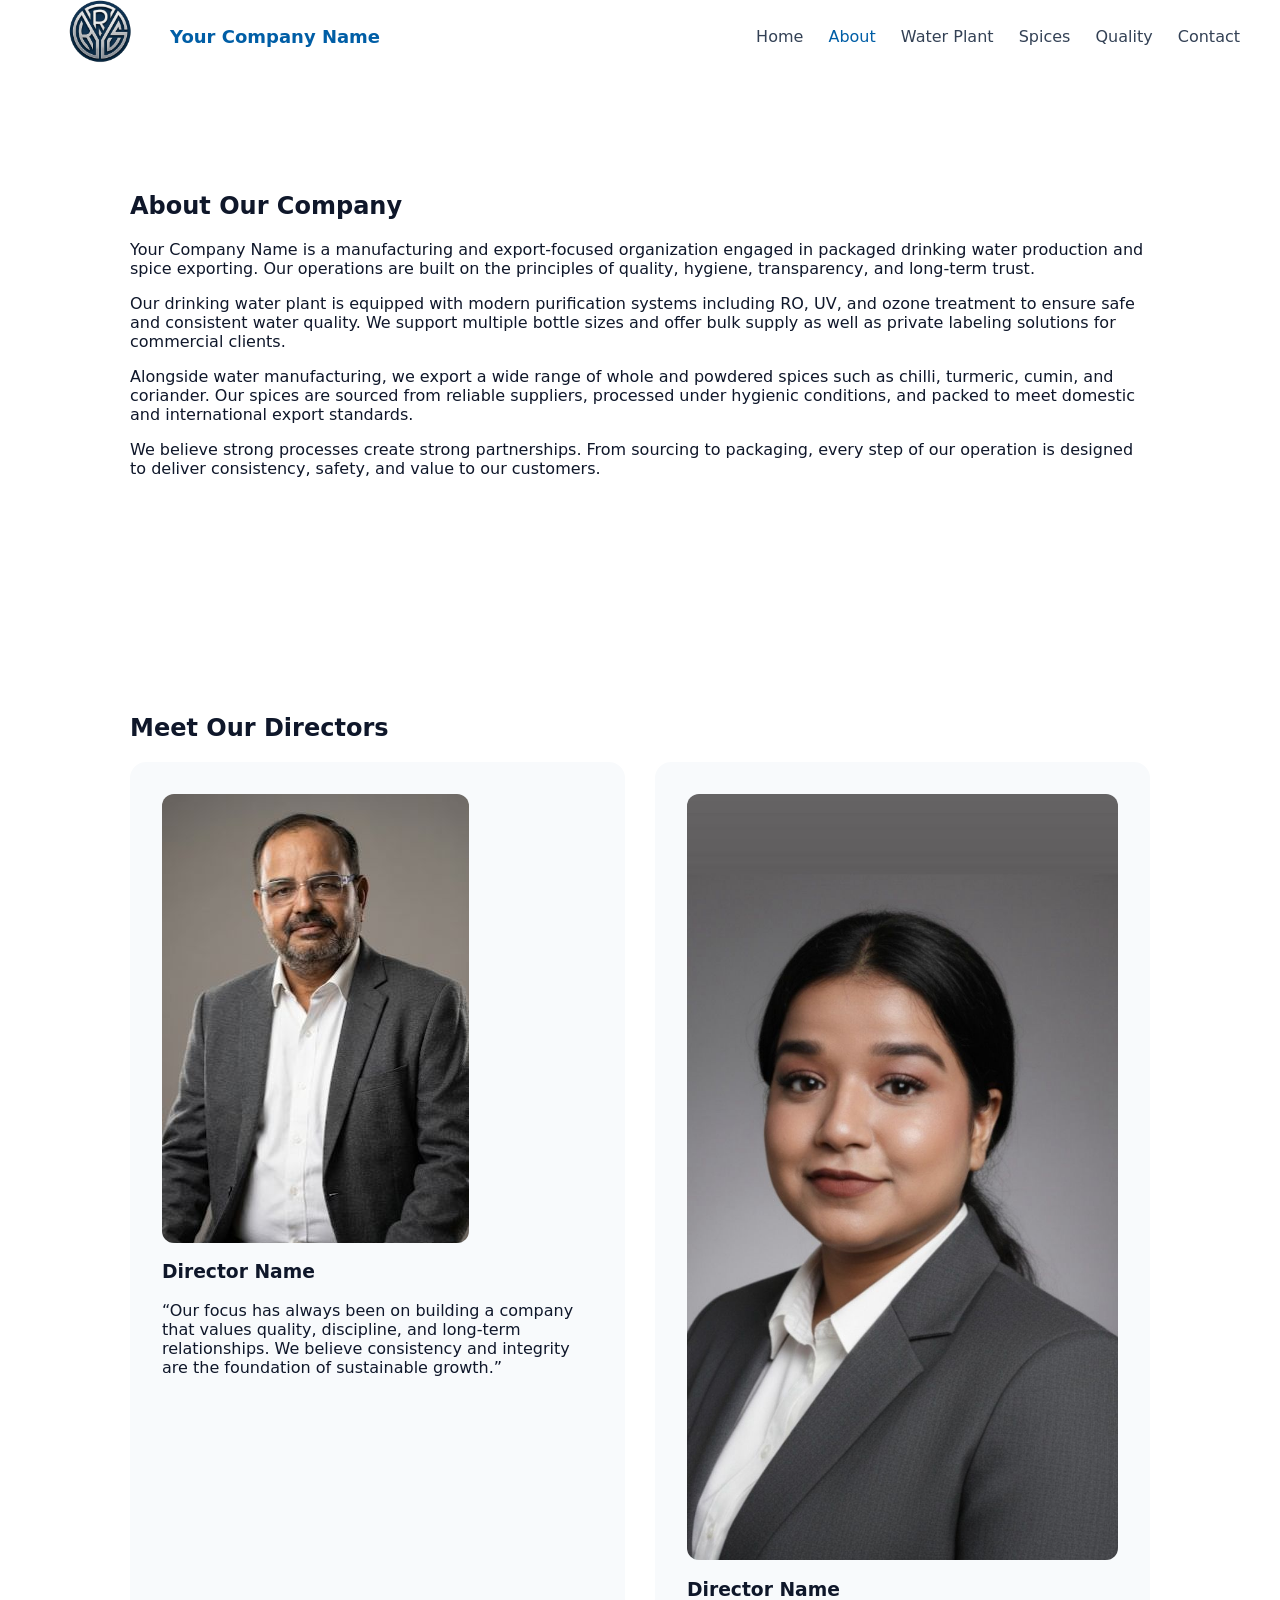
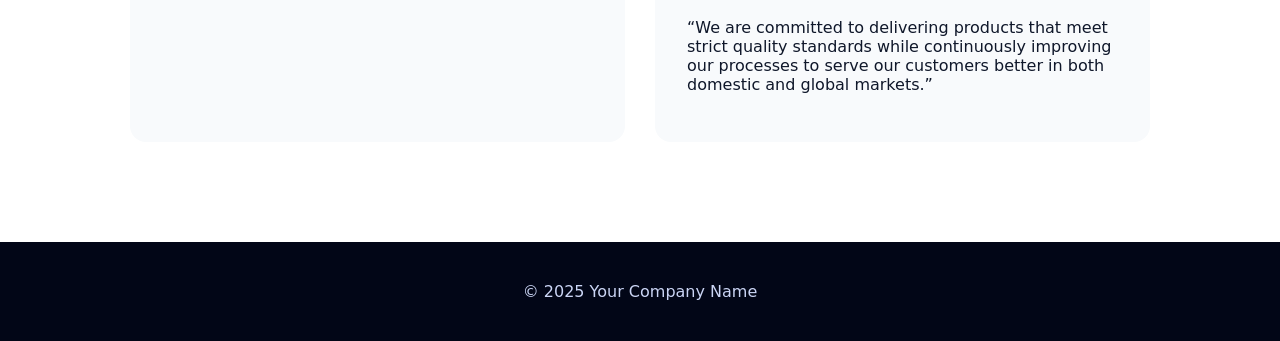
==== about.html @ dc612d1f "new design" ====
<!DOCTYPE html>
<html lang="en">
<head>
    <meta charset="UTF-8">
    <title>About Us</title>
    <meta name="viewport" content="width=device-width, initial-scale=1.0">
    <link rel="stylesheet" href="style.css">
</head>
<body>

<header id="header">
    <a href="index.html" class="logo">
        <img src="logo.png" alt="Your Company Name Logo">
        <span>Your Company Name</span>
    </a>

    <nav>
        <a href="index.html">Home</a>
        <a href="about.html">About</a>
        <a href="water.html">Water Plant</a>
        <a href="spices.html">Spices</a>
        <a href="quality.html">Quality</a>
        <a href="contact.html">Contact</a>
    </nav>
</header>

<!-- ABOUT COMPANY -->
<section class="reveal">
    <h2>About Our Company</h2>

    <p>
        Your Company Name is a manufacturing and export-focused organization
        engaged in packaged drinking water production and spice exporting.
        Our operations are built on the principles of quality, hygiene,
        transparency, and long-term trust.
    </p>

    <p>
        Our drinking water plant is equipped with modern purification systems
        including RO, UV, and ozone treatment to ensure safe and consistent
        water quality. We support multiple bottle sizes and offer bulk supply
        as well as private labeling solutions for commercial clients.
    </p>

    <p>
        Alongside water manufacturing, we export a wide range of whole and
        powdered spices such as chilli, turmeric, cumin, and coriander.
        Our spices are sourced from reliable suppliers, processed under
        hygienic conditions, and packed to meet domestic and international
        export standards.
    </p>

    <p>
        We believe strong processes create strong partnerships. From sourcing
        to packaging, every step of our operation is designed to deliver
        consistency, safety, and value to our customers.
    </p>
</section>

<!-- MEET OUR DIRECTORS -->
<section class="reveal">
    <h2>Meet Our Directors</h2>

    <div class="grid">
        <!-- Director 1 -->
        <div class="card">
            <img
                    src="director1.png"
                    alt="Director Name"
                    style="border-radius: 12px; margin-bottom: 16px;"
            >
            <h3>Director Name</h3>
            <p>
                “Our focus has always been on building a company that values
                quality, discipline, and long-term relationships. We believe
                consistency and integrity are the foundation of sustainable growth.”
            </p>
        </div>

        <!-- Director 2 -->
        <div class="card">
            <img
                    src="director2.png"
                    alt="Director Name"
                    style="border-radius: 12px; margin-bottom: 16px;"
            >
            <h3>Director Name</h3>
            <p>
                “We are committed to delivering products that meet strict quality
                standards while continuously improving our processes to serve
                our customers better in both domestic and global markets.”
            </p>
        </div>
    </div>
</section>

<footer>
    © 2025 Your Company Name
</footer>

<script src="script.js"></script>
</body>
</html>
---- style.css ----
:root {
  --primary: #005ea6;
  --secondary: #0ea5e9;
  --dark: #0f172a;
  --light: #f8fafc;
}

* {
  box-sizing: border-box;
}

body {
  margin: 0;
  padding-top: 72px;   /* matches header height */
  font-family: system-ui, -apple-system, BlinkMacSystemFont, sans-serif;
  color: var(--dark);
  background: white;
}

img {
  max-width: 100%;
  height: auto;
  display: block;
}


/* Header */
header {
  position: fixed;
  top: 0;
  width: 100%;
  height: 72px;              /* IMPORTANT */
  background: white;
  padding: 0 40px;           /* vertical padding removed */
  display: flex;
  justify-content: space-between;
  align-items: center;
  z-index: 100;
  transition: box-shadow 0.3s ease;
}


.logo {
  display: flex;
  align-items: center;
  text-decoration: none;
}

.logo img {
  height: 80px;              /* hard limit */
  max-height: 80px;
  width: auto;
  object-fit: contain;
}

header.scrolled {
  box-shadow: 0 8px 24px rgba(0,0,0,0.08);
}

header h1 {
  margin: 0;
  font-size: 20px;
  color: var(--primary);
}

nav a {
  margin-left: 20px;
  text-decoration: none;
  color: #334155;
  font-weight: 500;
}

nav a.active,
nav a:hover {
  color: var(--primary);
}

/* Hero */
.hero {
  padding: 160px 40px 120px;
  background: linear-gradient(135deg, #005ea6, #003f6b);
  color: white;
}

.hero h2 {
  font-size: 44px;
  max-width: 700px;
}

.hero p {
  max-width: 600px;
  font-size: 18px;
}

/* Buttons */
.buttons {
  margin-top: 32px;
}

.btn {
  display: inline-block;
  padding: 14px 28px;
  margin: 8px;
  border-radius: 30px;
  background: white;
  color: var(--primary);
  font-weight: 600;
  text-decoration: none;
  transition: transform 0.2s ease, box-shadow 0.2s ease;
}

.btn.primary {
  background: var(--secondary);
  color: white;
}

.btn:hover {
  transform: translateY(-2px);
  box-shadow: 0 12px 24px rgba(0,0,0,0.15);
}

/* Sections */
section {
  padding: 100px 40px;
  max-width: 1100px;
  margin: auto;
}

/* Cards */
.grid {
  display: grid;
  grid-template-columns: repeat(auto-fit, minmax(280px, 1fr));
  gap: 30px;
}

.card {
  background: var(--light);
  padding: 32px;
  border-radius: 16px;
  transition: transform 0.25s ease;
}

.card:hover {
  transform: translateY(-6px);
}

/* Lists */
ul {
  padding-left: 20px;
}

li {
  margin-bottom: 10px;
}

/* Footer */
footer {
  background: #020617;
  color: #cbd5f5;
  text-align: center;
  padding: 40px;
}

/* Scroll reveal */
.reveal {
  opacity: 0;
  transform: translateY(40px);
  transition: opacity 0.6s ease, transform 0.6s ease;
}

.reveal.visible {
  opacity: 1;
  transform: translateY(0);
}

.logo span {
  margin-left: 10px;
  font-size: 18px;
  font-weight: 600;
  color: var(--primary);
}
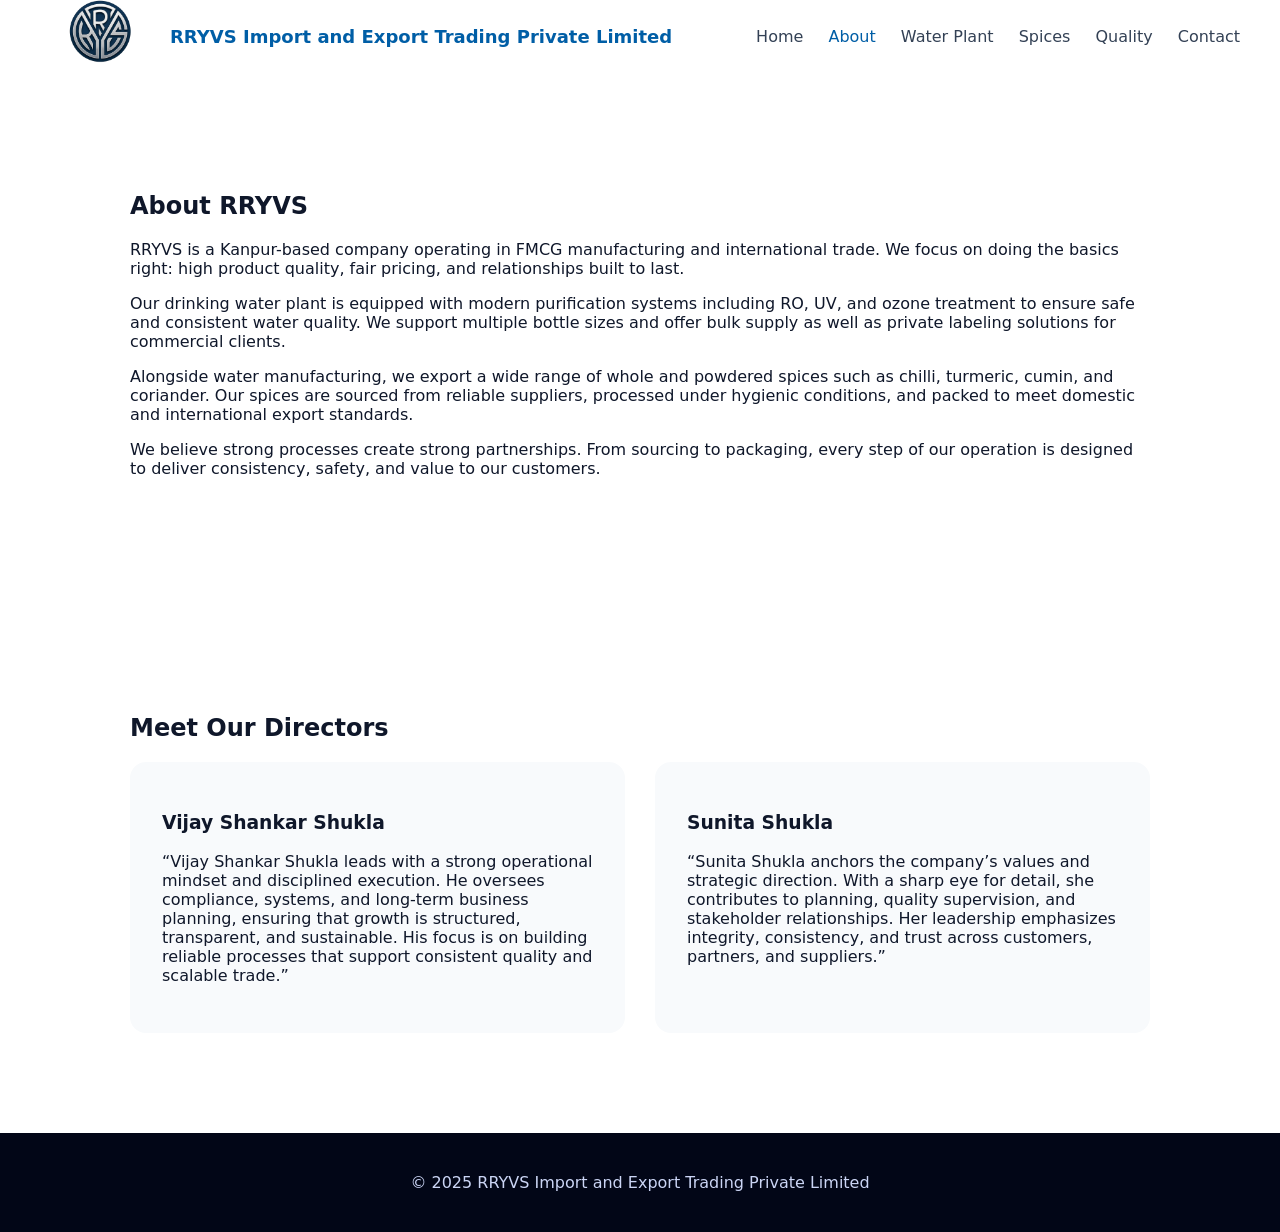
==== commit d7263d4c: "adding informations" ====
--- a/about.html
+++ b/about.html
@@ -11,7 +11,7 @@
 <header id="header">
     <a href="index.html" class="logo">
         <img src="logo.png" alt="Your Company Name Logo">
-        <span>Your Company Name</span>
+        <span>RRYVS Import and Export Trading Private Limited</span>
     </a>
 
     <nav>
@@ -26,13 +26,11 @@
 
 <!-- ABOUT COMPANY -->
 <section class="reveal">
-    <h2>About Our Company</h2>
+    <h2>About RRYVS</h2>
 
     <p>
-        Your Company Name is a manufacturing and export-focused organization
-        engaged in packaged drinking water production and spice exporting.
-        Our operations are built on the principles of quality, hygiene,
-        transparency, and long-term trust.
+        RRYVS is a Kanpur-based company operating in FMCG manufacturing and international trade. We focus on doing the basics right: high product quality, fair pricing, and relationships built to last.
+
     </p>
 
     <p>
@@ -64,38 +62,24 @@
     <div class="grid">
         <!-- Director 1 -->
         <div class="card">
-            <img
-                    src="director1.png"
-                    alt="Director Name"
-                    style="border-radius: 12px; margin-bottom: 16px;"
-            >
-            <h3>Director Name</h3>
+            <h3>Vijay Shankar Shukla</h3>
             <p>
-                “Our focus has always been on building a company that values
-                quality, discipline, and long-term relationships. We believe
-                consistency and integrity are the foundation of sustainable growth.”
+                “Vijay Shankar Shukla leads with a strong operational mindset and disciplined execution. He oversees compliance, systems, and long-term business planning, ensuring that growth is structured, transparent, and sustainable. His focus is on building reliable processes that support consistent quality and scalable trade.”
             </p>
         </div>
 
         <!-- Director 2 -->
         <div class="card">
-            <img
-                    src="director2.png"
-                    alt="Director Name"
-                    style="border-radius: 12px; margin-bottom: 16px;"
-            >
-            <h3>Director Name</h3>
+            <h3>Sunita Shukla</h3>
             <p>
-                “We are committed to delivering products that meet strict quality
-                standards while continuously improving our processes to serve
-                our customers better in both domestic and global markets.”
+                “Sunita Shukla anchors the company’s values and strategic direction. With a sharp eye for detail, she contributes to planning, quality supervision, and stakeholder relationships. Her leadership emphasizes integrity, consistency, and trust across customers, partners, and suppliers.”
             </p>
         </div>
     </div>
 </section>
 
 <footer>
-    © 2025 Your Company Name
+    © 2025 RRYVS Import and Export Trading Private Limited
 </footer>
 
 <script src="script.js"></script>
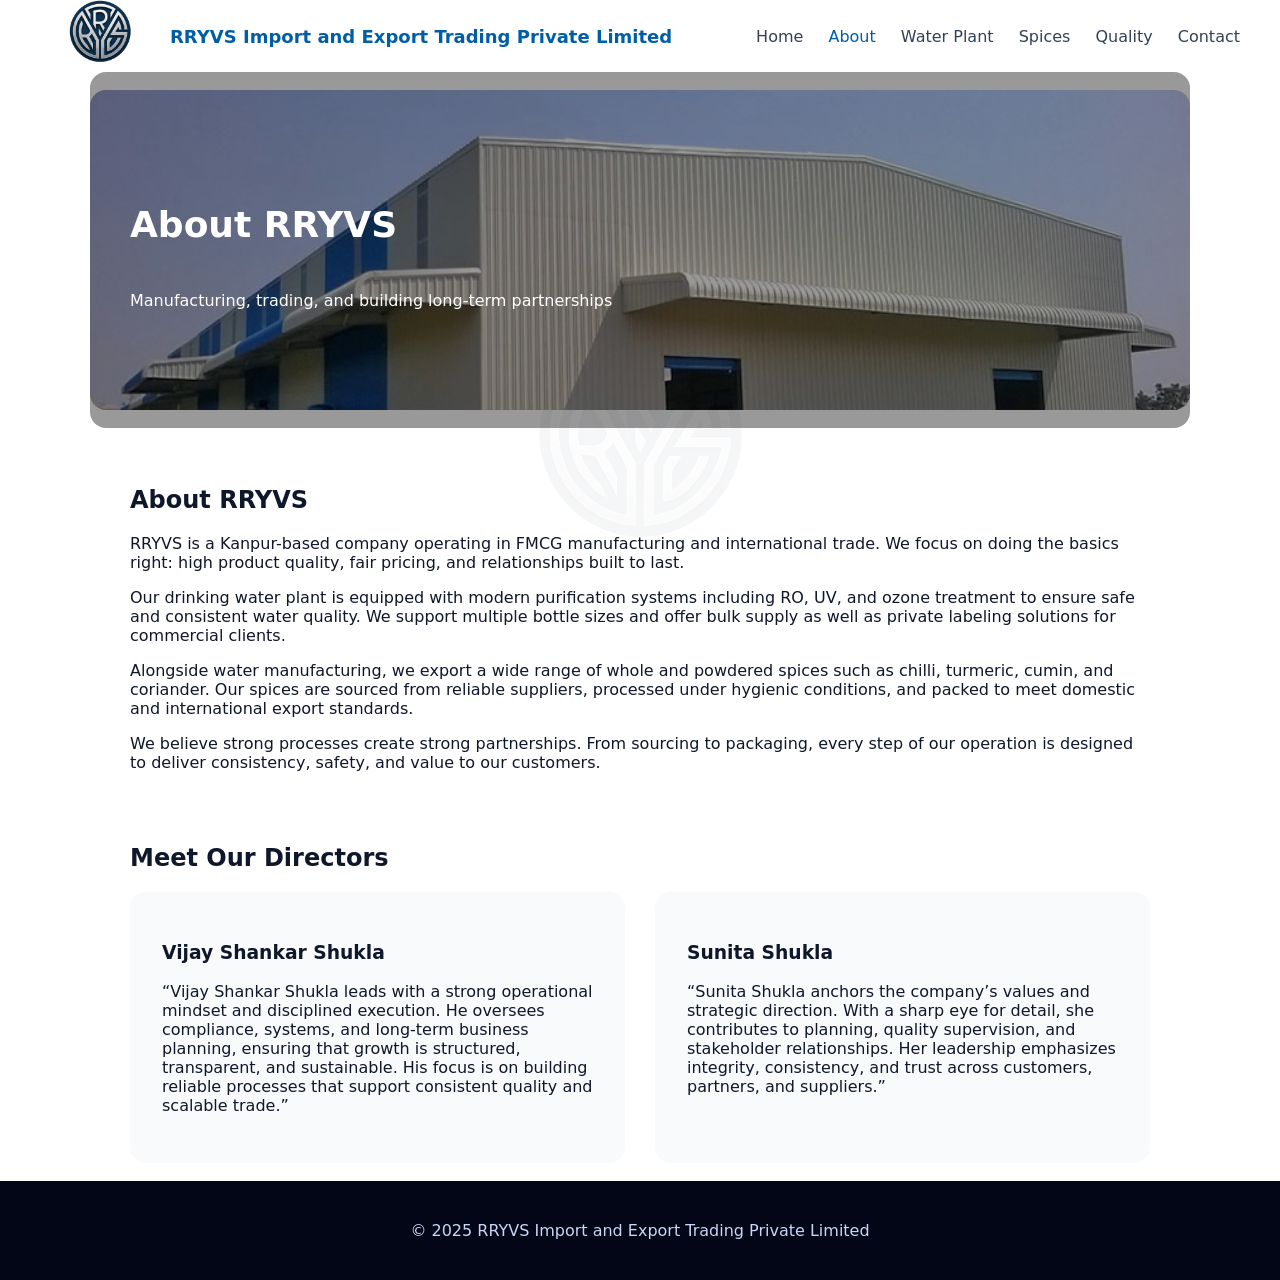
==== commit b7ae9471: "giving final touches" ====
--- a/about.html
+++ b/about.html
@@ -24,7 +24,18 @@
     </nav>
 </header>
 
-<!-- ABOUT COMPANY -->
+<main class="about">
+
+    <section class="page-cover reveal">
+        <img src="cover.jpg" alt="About RRYVS Import and Export">
+        <div class="page-cover-text">
+            <h1>About RRYVS</h1>
+            <p>Manufacturing, trading, and building long-term partnerships</p>
+        </div>
+    </section>
+
+
+    <!-- ABOUT COMPANY -->
 <section class="reveal">
     <h2>About RRYVS</h2>
 
@@ -77,6 +88,7 @@
         </div>
     </div>
 </section>
+</main>
 
 <footer>
     © 2025 RRYVS Import and Export Trading Private Limited
--- a/style.css
+++ b/style.css
@@ -1,3 +1,6 @@
+/* =========================
+   ROOT VARIABLES
+========================= */
 :root {
   --primary: #005ea6;
   --secondary: #0ea5e9;
@@ -5,41 +8,82 @@
   --light: #f8fafc;
 }
 
+/* =========================
+   GLOBAL RESET
+========================= */
 * {
   box-sizing: border-box;
 }
 
+html {
+  height: 100%;
+}
+
 body {
   margin: 0;
-  padding-top: 72px;   /* matches header height */
+  padding-top: 72px;              /* space for fixed header */
+  min-height: 100vh;
+
+  display: flex;
+  flex-direction: column;
+
+  justify-content: flex-start;    /* 🔒 prevent vertical centering */
+  align-items: stretch;
+
   font-family: system-ui, -apple-system, BlinkMacSystemFont, sans-serif;
   color: var(--dark);
   background: white;
-}
-
+  position: relative;
+}
+
+/* Image safety */
 img {
   max-width: 100%;
   height: auto;
   display: block;
 }
 
-
-/* Header */
+/* =========================
+   WATERMARK
+========================= */
+body::before {
+  content: "";
+  position: fixed;
+  inset: 0;
+  background-image: url("logo.png"); /* change path if needed */
+  background-repeat: no-repeat;
+  background-position: center;
+  background-size: 400px;
+  opacity: 0.04;
+  pointer-events: none;
+  z-index: 0;
+}
+
+/* =========================
+   HEADER
+========================= */
 header {
   position: fixed;
   top: 0;
+  left: 0;
   width: 100%;
-  height: 72px;              /* IMPORTANT */
+  height: 72px;
   background: white;
-  padding: 0 40px;           /* vertical padding removed */
+
   display: flex;
   justify-content: space-between;
   align-items: center;
-  z-index: 100;
+
+  padding: 0 40px;
+  z-index: 1000;
   transition: box-shadow 0.3s ease;
 }
 
-
+header.scrolled {
+  box-shadow: 0 8px 24px rgba(0,0,0,0.08);
+}
+
+/* Logo */
 .logo {
   display: flex;
   align-items: center;
@@ -47,22 +91,19 @@
 }
 
 .logo img {
-  height: 80px;              /* hard limit */
-  max-height: 80px;
+  height: 80px;
   width: auto;
   object-fit: contain;
 }
 
-header.scrolled {
-  box-shadow: 0 8px 24px rgba(0,0,0,0.08);
-}
-
-header h1 {
-  margin: 0;
-  font-size: 20px;
+.logo span {
+  margin-left: 10px;
+  font-size: 18px;
+  font-weight: 600;
   color: var(--primary);
 }
 
+/* Navigation */
 nav a {
   margin-left: 20px;
   text-decoration: none;
@@ -75,9 +116,30 @@
   color: var(--primary);
 }
 
-/* Hero */
+/* =========================
+   MAIN LAYOUT
+========================= */
+main {
+  flex: 1;              /* pushes footer down */
+  display: block;
+  position: relative;
+  z-index: 1;
+}
+
+/* =========================
+   SECTIONS
+========================= */
+section {
+  padding: 40px;
+  max-width: 1100px;
+  margin: 0 auto;       /* horizontal centering ONLY */
+}
+
+/* =========================
+   HERO SECTION
+========================= */
 .hero {
-  padding: 160px 40px 120px;
+  padding: 120px 40px;
   background: linear-gradient(135deg, #005ea6, #003f6b);
   color: white;
 }
@@ -92,7 +154,9 @@
   font-size: 18px;
 }
 
-/* Buttons */
+/* =========================
+   BUTTONS
+========================= */
 .buttons {
   margin-top: 32px;
 }
@@ -119,14 +183,9 @@
   box-shadow: 0 12px 24px rgba(0,0,0,0.15);
 }
 
-/* Sections */
-section {
-  padding: 100px 40px;
-  max-width: 1100px;
-  margin: auto;
-}
-
-/* Cards */
+/* =========================
+   GRID / CARDS
+========================= */
 .grid {
   display: grid;
   grid-template-columns: repeat(auto-fit, minmax(280px, 1fr));
@@ -144,7 +203,9 @@
   transform: translateY(-6px);
 }
 
-/* Lists */
+/* =========================
+   LISTS
+========================= */
 ul {
   padding-left: 20px;
 }
@@ -153,15 +214,22 @@
   margin-bottom: 10px;
 }
 
-/* Footer */
+/* =========================
+   FOOTER
+========================= */
 footer {
   background: #020617;
   color: #cbd5f5;
   text-align: center;
   padding: 40px;
-}
-
-/* Scroll reveal */
+  position: relative;
+  z-index: 1;
+  margin-top: auto;     /* sticky footer behavior */
+}
+
+/* =========================
+   SCROLL REVEAL ANIMATION
+========================= */
 .reveal {
   opacity: 0;
   transform: translateY(40px);
@@ -173,9 +241,160 @@
   transform: translateY(0);
 }
 
-.logo span {
-  margin-left: 10px;
+/* =========================
+   HOME PAGE STYLES
+========================= */
+
+.home-hero {
+  display: grid;
+  grid-template-columns: 1.2fr 0.8fr;
+  gap: 40px;
+  align-items: center;
+}
+
+.home-hero h1 {
+  font-size: 42px;
+  margin-bottom: 16px;
+}
+
+.home-hero-text p {
+  max-width: 520px;
   font-size: 18px;
+}
+
+.home-hero-visual {
+  display: grid;
+  gap: 20px;
+}
+
+.visual-box {
+  padding: 32px;
+  border-radius: 18px;
+  color: white;
+}
+
+.visual-box.water {
+  background: linear-gradient(135deg, #0ea5e9, #005ea6);
+}
+
+.visual-box.spices {
+  background: linear-gradient(135deg, #8b5e34, #5a3b1f);
+}
+
+.vertical-card {
+  text-decoration: none;
+  color: inherit;
+}
+
+.vertical-card span {
+  display: inline-block;
+  margin-top: 12px;
+  color: var(--primary);
   font-weight: 600;
-  color: var(--primary);
-}
+}
+
+/* Trust strip */
+.trust-strip {
+  display: grid;
+  grid-template-columns: repeat(auto-fit, minmax(220px, 1fr));
+  gap: 20px;
+  text-align: center;
+  font-weight: 600;
+}
+
+/* =========================
+   HOME PAGE SPACING TUNING
+========================= */
+
+/* Home page cover header */
+.home-header {
+  background: linear-gradient(135deg, var(--primary), #003f6b);
+  border-radius: 16px;
+}
+
+.home-header .page-cover-text {
+  position: static;
+  padding: 90px 40px 70px;
+  color: white;
+  text-align: center;
+}
+
+.home-header h1 {
+  font-size: 42px;
+  margin-bottom: 10px;
+}
+
+.home section {
+padding-top: 18px;
+padding-bottom: 18px;
+}
+
+
+/* Page cover (Quality & Contact) */
+.page-cover {
+  position: relative;
+  padding: 0;
+  margin-bottom: 20px;
+}
+
+.page-cover img {
+  width: 100%;
+  height: 320px;
+  object-fit: cover;
+  border-radius: 16px;
+}
+
+.page-cover-text {
+  position: absolute;
+  inset: 0;
+  background: rgba(0,0,0,0.4);
+  color: white;
+  display: flex;
+  flex-direction: column;
+  justify-content: center;
+  padding: 40px;
+  border-radius: 16px;
+}
+
+.page-cover-text h1 {
+  font-size: 36px;
+}
+
+/* Quality grid images */
+.quality-grid img {
+  height: 160px;
+  object-fit: cover;
+  border-radius: 10px;
+  margin-bottom: 12px;
+}
+
+.contact-form-card {
+  text-align: center;
+  max-width: 600px;
+  margin: 0 auto;
+}
+
+.contact-form-card p {
+  margin-bottom: 24px;
+}
+
+.quality section {
+  padding-top: 18px;
+  padding-bottom: 18px;
+}
+
+.spices section {
+  padding-top: 18px;
+  padding-bottom: 18px;
+}
+
+
+.water section {
+ padding-top: 18px;
+ padding-bottom: 18px;
+}
+
+.about section {
+padding-top: 18px;
+padding-bottom: 18px;
+}
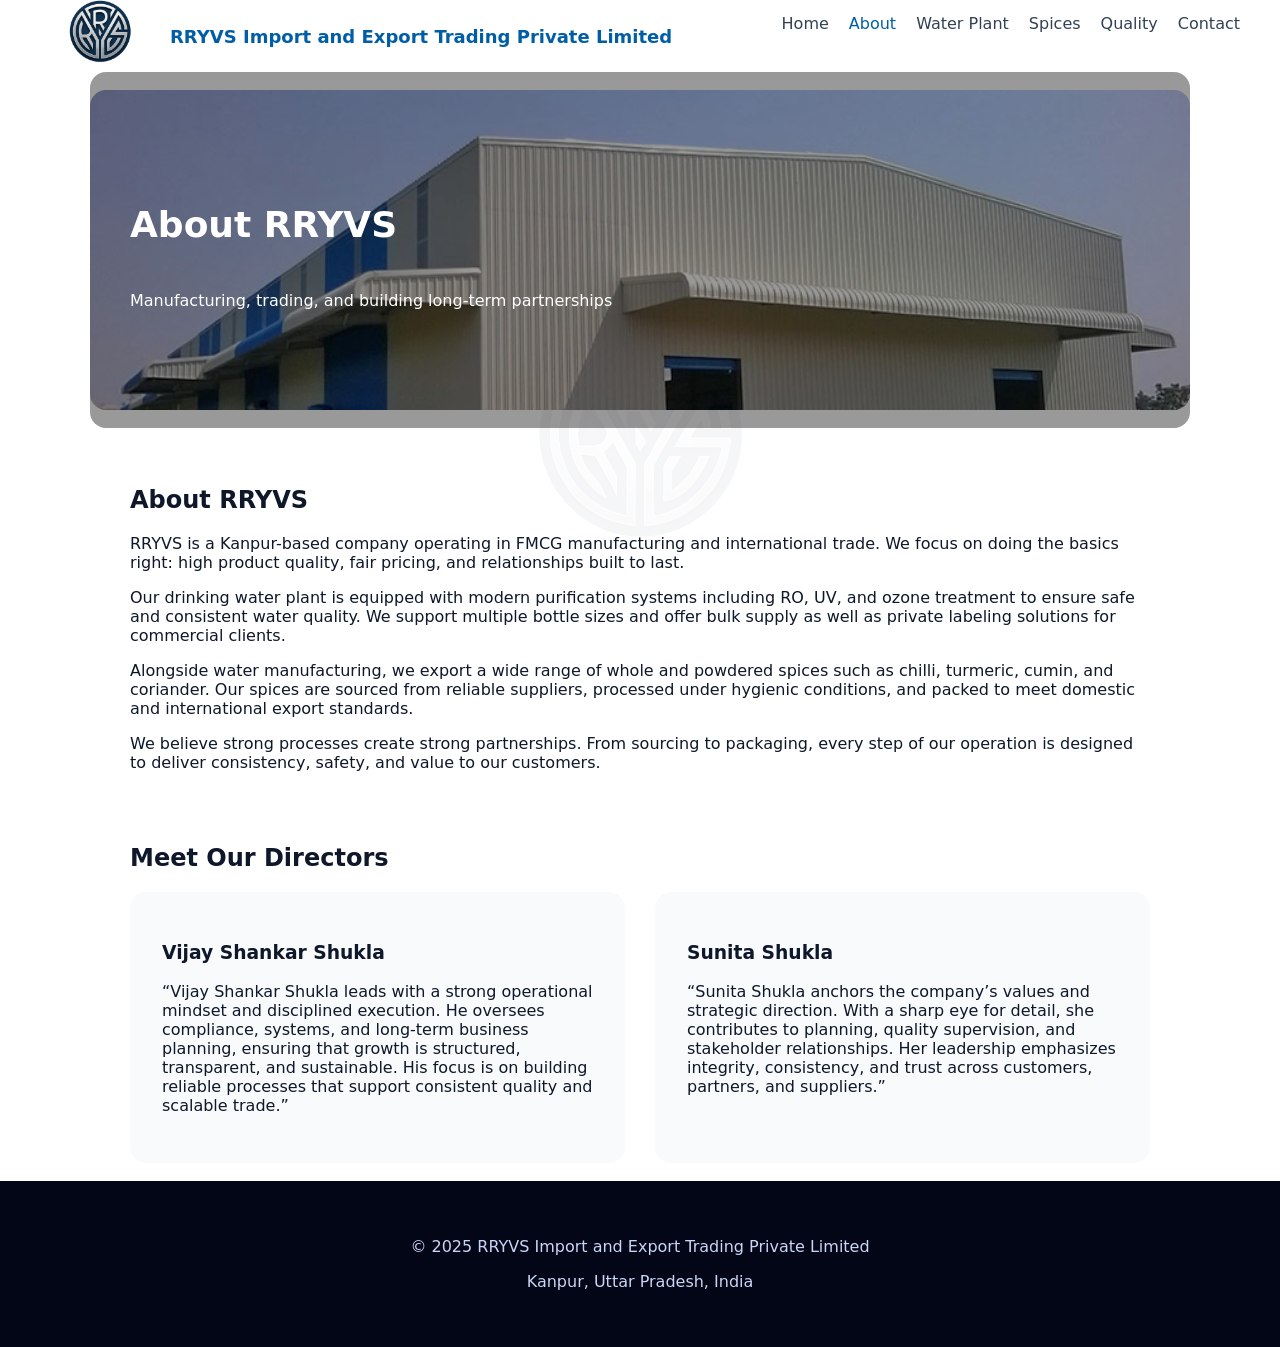
==== commit 82ca2f0a: "making it mobile compatible" ====
--- a/about.html
+++ b/about.html
@@ -10,11 +10,17 @@
 
 <header id="header">
     <a href="index.html" class="logo">
-        <img src="logo.png" alt="Your Company Name Logo">
+        <img src="logo.png" alt="RRYVS Logo">
         <span>RRYVS Import and Export Trading Private Limited</span>
     </a>
 
-    <nav>
+    <!-- Hamburger -->
+    <button class="menu-toggle" aria-label="Open menu">
+        ☰
+    </button>
+
+    <!-- Navigation -->
+    <nav class="nav-menu">
         <a href="index.html">Home</a>
         <a href="about.html">About</a>
         <a href="water.html">Water Plant</a>
@@ -23,6 +29,7 @@
         <a href="contact.html">Contact</a>
     </nav>
 </header>
+
 
 <main class="about">
 
@@ -90,9 +97,13 @@
 </section>
 </main>
 
-<footer>
-    © 2025 RRYVS Import and Export Trading Private Limited
+<footer class="site-footer">
+    <div class="footer-content">
+        <p>© 2025 RRYVS Import and Export Trading Private Limited</p>
+        <p>Kanpur, Uttar Pradesh, India</p>
+    </div>
 </footer>
+
 
 <script src="script.js"></script>
 </body>
--- a/style.css
+++ b/style.css
@@ -397,4 +397,150 @@
 .about section {
 padding-top: 18px;
 padding-bottom: 18px;
-}+}
+
+@media (max-width: 768px) {
+
+  /* Header */
+  header {
+    padding: 0 16px;
+  }
+
+  .logo span {
+    display: none; /* hide long company name */
+  }
+
+  nav {
+    display: none; /* we’ll replace with menu later */
+  }
+
+  /* Sections */
+  section {
+    padding: 24px 16px;
+  }
+
+  /* Headings */
+  h1 {
+    font-size: 28px;
+  }
+
+  h2 {
+    font-size: 24px;
+  }
+
+  /* Home hero */
+  .home-hero {
+    grid-template-columns: 1fr;
+  }
+
+  .home-hero-visual {
+    grid-template-columns: 1fr;
+  }
+
+  /* Page cover */
+  .page-cover img {
+    height: 220px;
+  }
+
+  .page-cover-text {
+    padding: 40px 16px;
+  }
+
+  /* Cards */
+  .card {
+    padding: 20px;
+  }
+
+  /* Buttons */
+  .btn {
+    padding: 12px 20px;
+    width: 100%;
+    text-align: center;
+  }
+}
+
+@media (max-width: 1024px) {
+  .home-hero {
+    grid-template-columns: 1fr;
+    gap: 24px;
+  }
+}
+
+a, button {
+  min-height: 44px; /* Apple guideline */
+}
+
+/* =========================
+   MOBILE NAVIGATION
+========================= */
+
+.menu-toggle {
+  display: none;
+  font-size: 26px;
+  background: none;
+  border: none;
+  cursor: pointer;
+  color: var(--dark);
+}
+
+/* Desktop nav stays normal */
+.nav-menu {
+  display: flex;
+}
+
+/* Mobile styles */
+@media (max-width: 768px) {
+
+  body {
+    font-size: 15px;
+    line-height: 1.6;
+  }
+
+  h1 {
+    font-size: 28px;
+    line-height: 1.3;
+  }
+
+  h2 {
+    font-size: 24px;
+  }
+
+  h3 {
+    font-size: 20px;
+  }
+
+  p {
+    font-size: 15px;
+  }
+
+  .logo span {
+    display: none;
+  }
+
+  .menu-toggle {
+    display: block;
+  }
+
+  .nav-menu {
+    position: absolute;
+    top: 72px;
+    left: 0;
+    width: 100%;
+    background: white;
+    flex-direction: column;
+    display: none;
+    padding: 16px 0;
+    box-shadow: 0 12px 24px rgba(0,0,0,0.08);
+  }
+
+  .nav-menu a {
+    padding: 14px 20px;
+    margin: 0;
+    border-bottom: 1px solid #eee;
+  }
+
+  .nav-menu.open {
+    display: flex;
+  }
+}
+
